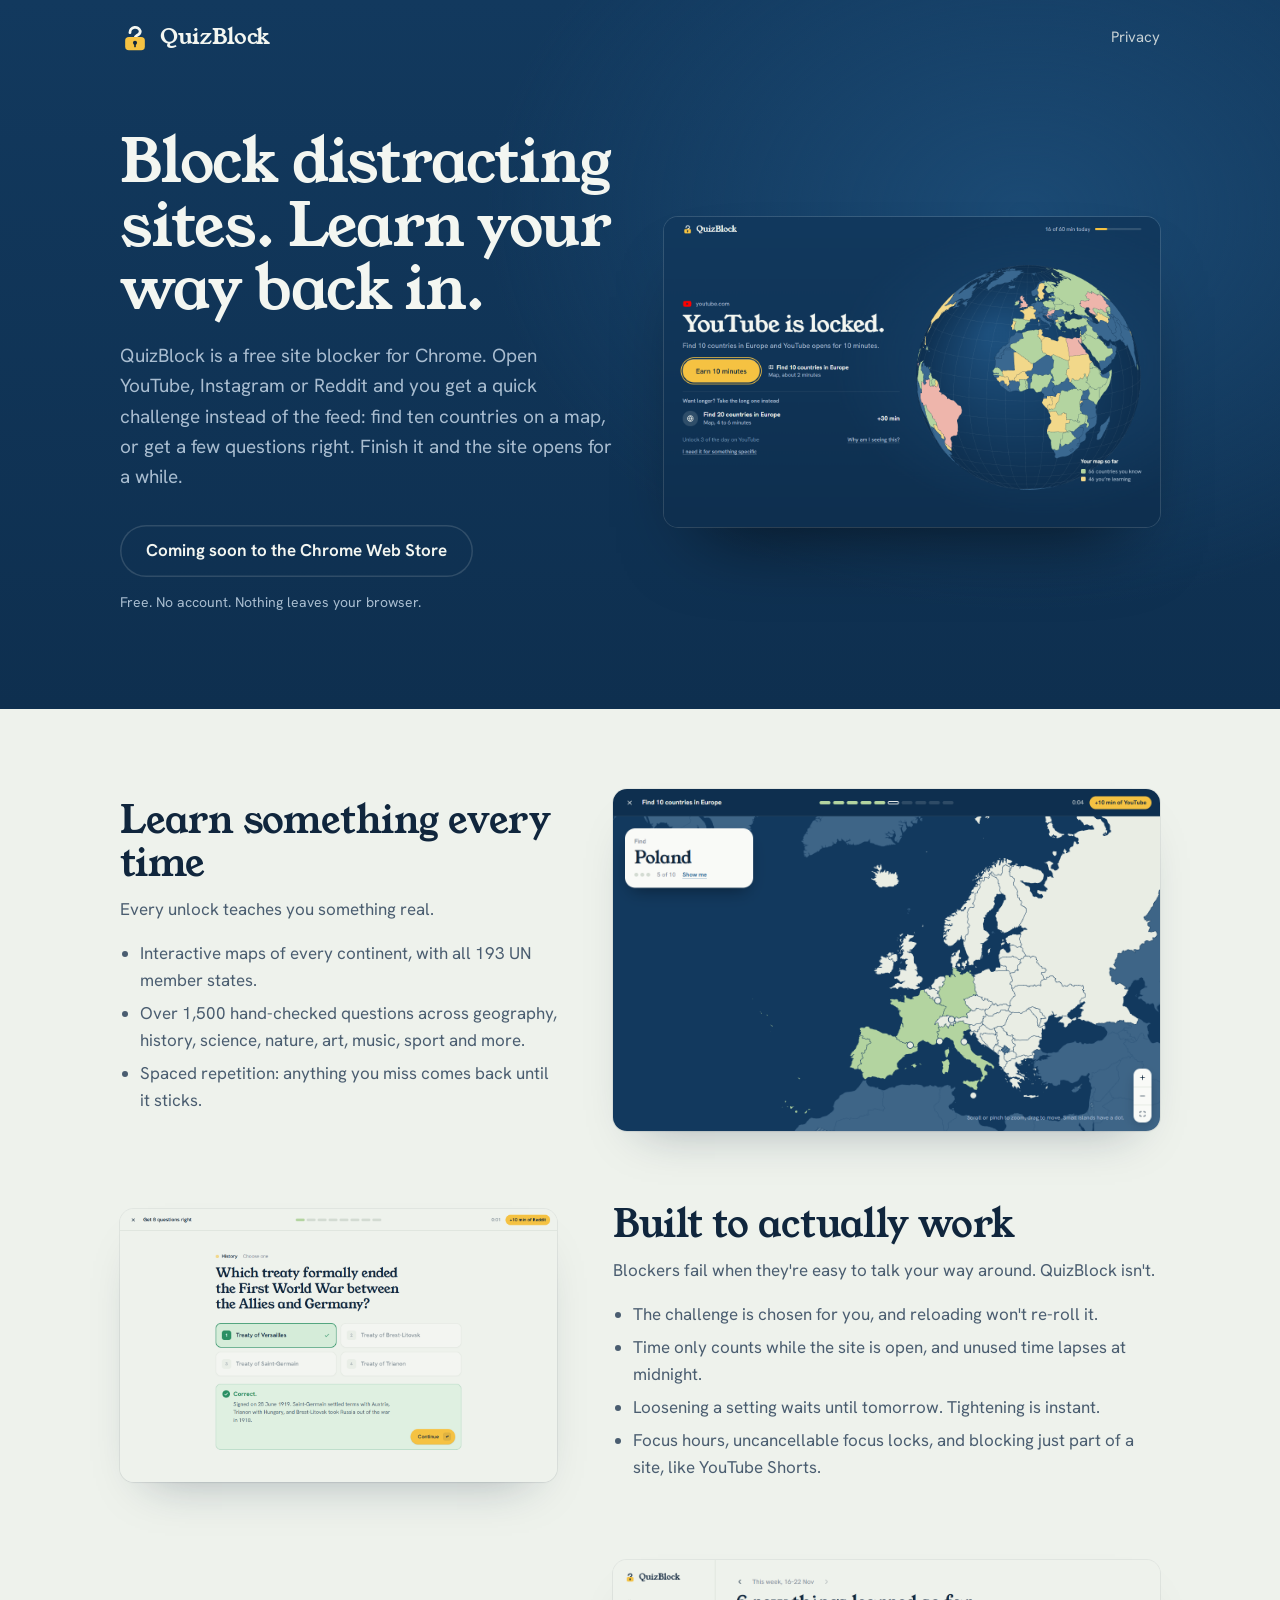
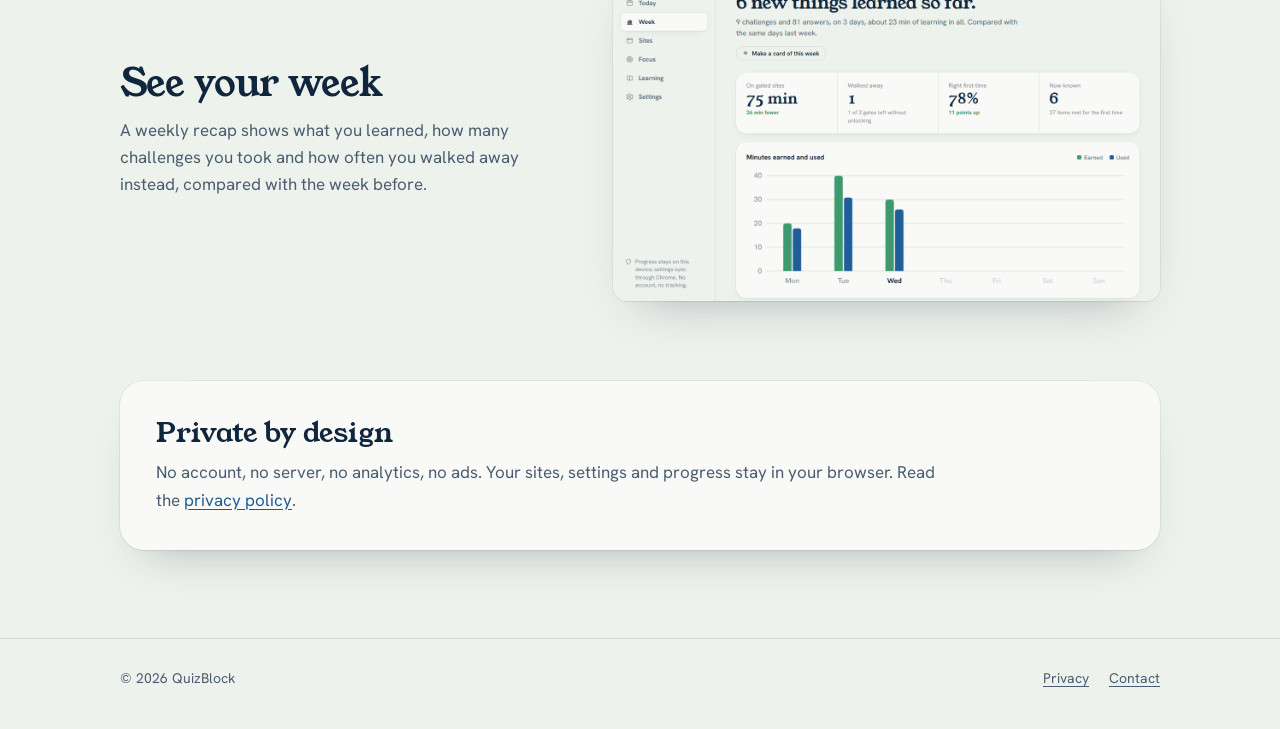
==== index.html @ a1161b98 "Publish QuizBlock website: homepage, privacy policy, uninstall page" ====
<!doctype html>
<html lang="en">
<head>
  <meta charset="utf-8">
  <meta name="viewport" content="width=device-width, initial-scale=1">
  <title>QuizBlock: the site blocker that makes you learn</title>
  <meta name="description" content="QuizBlock is a free site blocker for Chrome. Block distracting websites; to get in, answer a quick quiz or find countries on a map, and learn something every time.">
  <link rel="icon" href="img/favicon-32.png">
  <link rel="stylesheet" href="style.css">
  <meta property="og:title" content="QuizBlock: Site Blocker – Block Websites, Learn to Unlock">
  <meta property="og:description" content="Block distracting sites. Learn your way back in.">
  <meta property="og:image" content="https://victorz-29.github.io/quizblock-site/img/og.png">
  <meta property="og:url" content="https://victorz-29.github.io/quizblock-site/">
  <meta name="twitter:card" content="summary_large_image">
</head>
<body>
  <div class="stage">
    <div class="wrap">
      <header class="bar">
        <a class="brand" href="./">
          <svg viewBox="0 0 32 32" aria-hidden="true"><path d="M10.6 11.4A5.6 5.6 0 0 1 21.6 9.8c0 2.9-2 3.9-3.6 4.7c-1.2.6-2 1.4-2 3" fill="none" stroke="currentColor" stroke-width="3" stroke-linecap="round" stroke-linejoin="round"/><rect x="5.5" y="16" width="21" height="14" rx="4" fill="#f5c242"/><circle cx="16" cy="22.2" r="2.2" fill="#10263d"/><path d="M16 23v3" stroke="#10263d" stroke-width="1.8" stroke-linecap="round"/></svg>
          QuizBlock
        </a>
        <nav><a href="privacy.html">Privacy</a></nav>
      </header>

      <section class="hero">
        <div>
          <h1>Block distracting sites. Learn your way back in.</h1>
          <p>QuizBlock is a free site blocker for Chrome. Open YouTube, Instagram or Reddit and you get a quick challenge instead of the feed: find ten countries on a map, or get a few questions right. Finish it and the site opens for a while.</p>
          <div class="cta">
            <!-- When the listing is live: replace this span with
                 <a class="btn" href="https://chromewebstore.google.com/detail/…">Add to Chrome, it's free</a> -->
            <span class="btn" aria-disabled="true">Coming soon to the Chrome Web Store</span>
            <small>Free. No account. Nothing leaves your browser.</small>
          </div>
        </div>
        <div class="shot"><img src="img/1-gate.png" width="1280" height="800" alt="QuizBlock's gate: “YouTube is locked. Find 10 countries in Europe and YouTube opens for 10 minutes.” next to a globe coloured in with the countries you know."></div>
      </section>
    </div>
  </div>

  <main class="wrap">
    <section class="features">
      <div class="feature">
        <div>
          <h2>Learn something every time</h2>
          <p>Every unlock teaches you something real.</p>
          <ul>
            <li>Interactive maps of every continent, with all 193 UN member states.</li>
            <li>Over 1,500 hand-checked questions across geography, history, science, nature, art, music, sport and more.</li>
            <li>Spaced repetition: anything you miss comes back until it sticks.</li>
          </ul>
        </div>
        <div class="shot"><img src="img/2-map.png" width="1280" height="800" alt="A map challenge: find a country on a map of Europe." loading="lazy"></div>
      </div>

      <div class="feature">
        <div>
          <h2>Built to actually work</h2>
          <p>Blockers fail when they're easy to talk your way around. QuizBlock isn't.</p>
          <ul>
            <li>The challenge is chosen for you, and reloading won't re-roll it.</li>
            <li>Time only counts while the site is open, and unused time lapses at midnight.</li>
            <li>Loosening a setting waits until tomorrow. Tightening is instant.</li>
            <li>Focus hours, uncancellable focus locks, and blocking just part of a site, like YouTube Shorts.</li>
          </ul>
        </div>
        <div class="shot"><img src="img/3-quiz.png" width="1280" height="800" alt="A quiz question, just answered, with a fact about the answer." loading="lazy"></div>
      </div>

      <div class="feature">
        <div>
          <h2>See your week</h2>
          <p>A weekly recap shows what you learned, how many challenges you took and how often you walked away instead, compared with the week before.</p>
        </div>
        <div class="shot"><img src="img/4-week.png" width="1280" height="800" alt="The weekly recap in QuizBlock's dashboard." loading="lazy"></div>
      </div>
    </section>

    <section class="promise">
      <h2>Private by design</h2>
      <p>No account, no server, no analytics, no ads. Your sites, settings and progress stay in your browser. Read the <a href="privacy.html">privacy policy</a>.</p>
    </section>
  </main>

  <footer class="foot">
    <div class="wrap">
      <span>© 2026 QuizBlock</span>
      <nav><a href="privacy.html">Privacy</a><a href="https://github.com/VictorZ-29/quizblock-site/issues">Contact</a></nav>
    </div>
  </footer>
</body>
</html>
---- style.css ----
/* QuizBlock website. Static: no scripts, cookies or analytics. Atlas Plate tokens
   mirror extension/src/styles/tokens.css. */

@font-face { font-family: 'Young Serif'; src: url('fonts/young-serif.woff2') format('woff2'); font-weight: 400; font-display: swap; }
@font-face { font-family: 'Hanken Grotesk'; src: url('fonts/hanken-grotesk.woff2') format('woff2'); font-weight: 100 900; font-display: swap; }

:root {
  --stage: #12395e;
  --stage-2: #0e2f4f;
  --stage-raised: #1b4a74;
  --stage-ink: #f3f6f1;
  --stage-muted: #a9bdd0;
  --stage-line: rgb(243 246 241 / 0.14);

  --bg: #eef2ec;
  --surface: #f9faf7;
  --ink: #10263d;
  --muted: #4a5d70;
  --line: #d3dbd2;
  --link: #1d5c93;
  --accent: #f5c242;
  --on-accent: #10263d;

  --serif: 'Young Serif', 'Iowan Old Style', Georgia, serif;
  --sans: 'Hanken Grotesk', 'Segoe UI', system-ui, sans-serif;
  --raise: 0 0 0 1px rgb(16 38 61 / 0.06), 0 1px 2px rgb(16 38 61 / 0.04), 0 24px 48px -28px rgb(16 38 61 / 0.35);
  color-scheme: light;
}

@media (prefers-color-scheme: dark) {
  :root {
    --bg: #0c2136;
    --surface: #102a44;
    --ink: #eef2ec;
    --muted: #a9bdd0;
    --line: rgb(243 246 241 / 0.12);
    --link: #f5c242;
    --raise: 0 0 0 1px rgb(243 246 241 / 0.08), 0 24px 48px -28px rgb(0 0 0 / 0.6);
    color-scheme: dark;
  }
}

* { box-sizing: border-box; }
html { -webkit-text-size-adjust: 100%; }
body { margin: 0; background: var(--bg); color: var(--ink); font: 17px/1.6 var(--sans); }
img { max-width: 100%; height: auto; display: block; }
a { color: var(--link); text-underline-offset: 0.18em; }
code { font-size: 0.9em; padding: 0.1em 0.35em; border-radius: 6px; background: color-mix(in srgb, var(--ink) 7%, transparent); }

.wrap { width: 100%; max-width: 1080px; margin: 0 auto; padding: 0 20px; }

/* Header */
.bar { display: flex; align-items: center; justify-content: space-between; gap: 16px; padding: 22px 0; }
.brand { display: inline-flex; align-items: center; gap: 10px; color: inherit; text-decoration: none; font: 400 22px/1 var(--serif); letter-spacing: -0.015em; }
.brand svg { width: 30px; height: 30px; flex: none; }
.bar nav { display: flex; gap: 20px; font-size: 15px; }
.bar nav a { color: inherit; opacity: 0.8; text-decoration: none; }
.bar nav a:hover { opacity: 1; text-decoration: underline; }

/* Hero (atlas blue) */
.stage { background: radial-gradient(ellipse 60% 80% at 80% 30%, var(--stage-raised), transparent 70%), linear-gradient(180deg, var(--stage), var(--stage-2)); color: var(--stage-ink); }
.stage a { color: var(--accent); }
.stage .brand, .stage .bar nav a { color: var(--stage-ink); }
.hero { display: grid; gap: 48px; padding: 40px 0 72px; }
.hero h1 { margin: 0; font: 400 clamp(38px, 5.2vw, 60px)/1.06 var(--serif); letter-spacing: -0.02em; text-wrap: balance; }
.hero p { margin: 20px 0 0; max-width: 34em; color: var(--stage-muted); font-size: clamp(17px, 2vw, 19px); }
.cta { display: flex; flex-wrap: wrap; align-items: center; gap: 14px 20px; margin-top: 32px; }
.btn { white-space: nowrap; display: inline-flex; align-items: center; gap: 10px; min-height: 52px; padding: 0 26px; border-radius: 999px; background: var(--accent); color: var(--on-accent); font-weight: 650; text-decoration: none; }
.btn:hover { background: #ffd15c; }
.btn[aria-disabled='true'] { background: transparent; color: var(--stage-ink); box-shadow: inset 0 0 0 1.5px var(--stage-line); cursor: default; }
.cta small { color: var(--stage-muted); font-size: 14px; }
.shot { border-radius: 14px; overflow: hidden; box-shadow: 0 0 0 1px var(--stage-line), 0 40px 80px -40px rgb(0 0 0 / 0.7); }
@media (max-width: 420px) { .btn { padding: 0 20px; font-size: 15px; } }
@media (min-width: 900px) {
  .hero { grid-template-columns: 1fr 1fr; align-items: center; padding: 56px 0 96px; }
}

/* Features */
.features { padding: 80px 0 40px; display: grid; gap: 72px; }
.feature { display: grid; gap: 28px; align-items: center; }
.feature h2 { margin: 0 0 12px; font: 400 clamp(28px, 3.6vw, 38px)/1.12 var(--serif); letter-spacing: -0.015em; }
.feature p { margin: 0; color: var(--muted); }
.feature ul { margin: 16px 0 0; padding-left: 20px; color: var(--muted); }
.feature li { margin: 6px 0; }
.feature .shot { box-shadow: var(--raise); }
@media (min-width: 900px) {
  .feature { grid-template-columns: 1fr 1.25fr; gap: 56px; }
  .feature:nth-child(even) > :first-child { order: 2; }
}

.promise { margin: 40px 0 88px; padding: 36px; border-radius: 24px; background: var(--surface); box-shadow: var(--raise); }
.promise h2 { margin: 0 0 10px; font: 400 28px/1.15 var(--serif); }
.promise p { margin: 0; color: var(--muted); max-width: 46em; }

/* Long-form pages (privacy) */
.doc { max-width: 760px; padding: 24px 20px 80px; }
.doc h1 { margin: 24px 0 6px; font: 400 clamp(34px, 5vw, 48px)/1.1 var(--serif); letter-spacing: -0.02em; }
.doc h2 { margin: 44px 0 10px; font: 400 26px/1.2 var(--serif); }
.doc p, .doc li { color: var(--muted); }
.doc strong { color: var(--ink); }
.doc .table { overflow-x: auto; margin: 16px 0; border-radius: 14px; box-shadow: var(--raise); background: var(--surface); }
.doc table { width: 100%; border-collapse: collapse; font-size: 15px; }
.doc th, .doc td { padding: 12px 14px; text-align: left; vertical-align: top; border-bottom: 1px solid var(--line); }
.doc th { color: var(--ink); font-weight: 650; }
.doc tr:last-child td { border-bottom: 0; }

/* Footer */
.foot { border-top: 1px solid var(--line); padding: 28px 0 40px; font-size: 14px; color: var(--muted); }
.foot .wrap { display: flex; flex-wrap: wrap; gap: 12px 24px; justify-content: space-between; }
.foot nav { display: flex; gap: 20px; }
.foot a { color: inherit; }
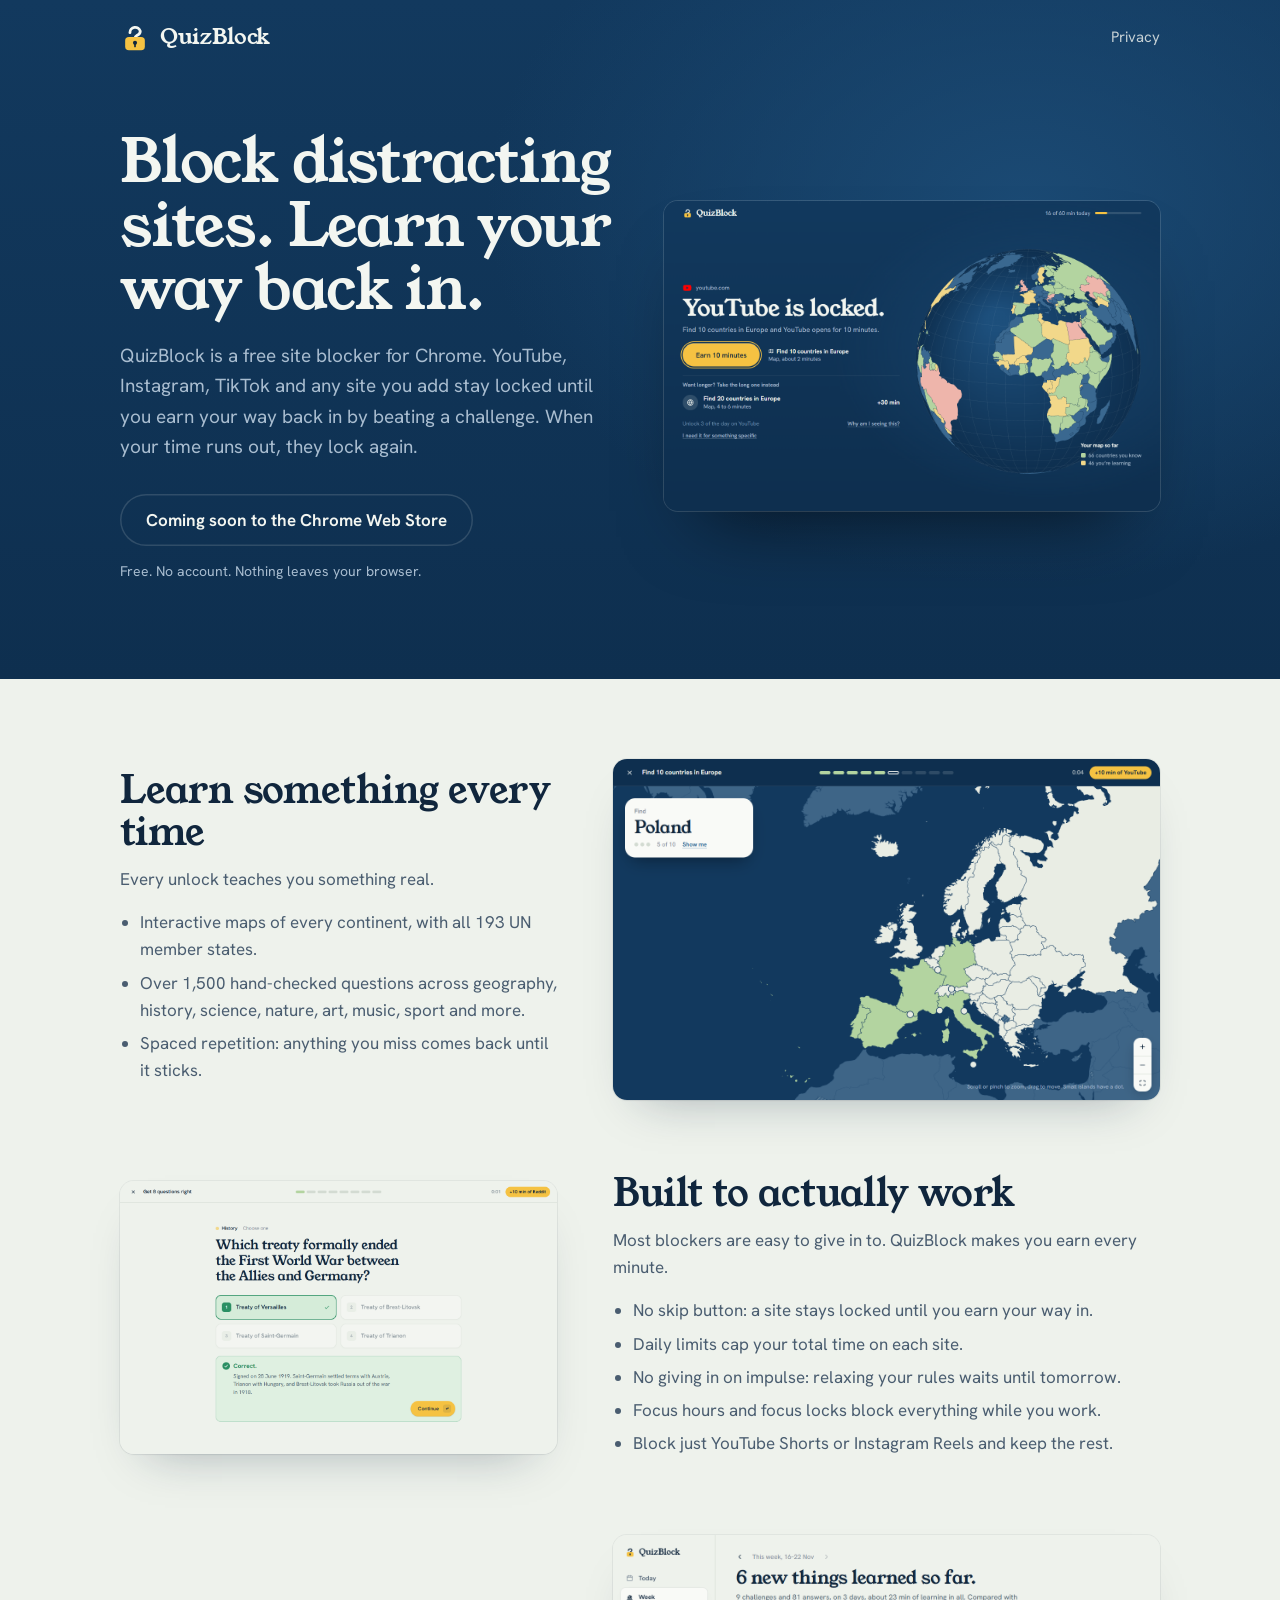
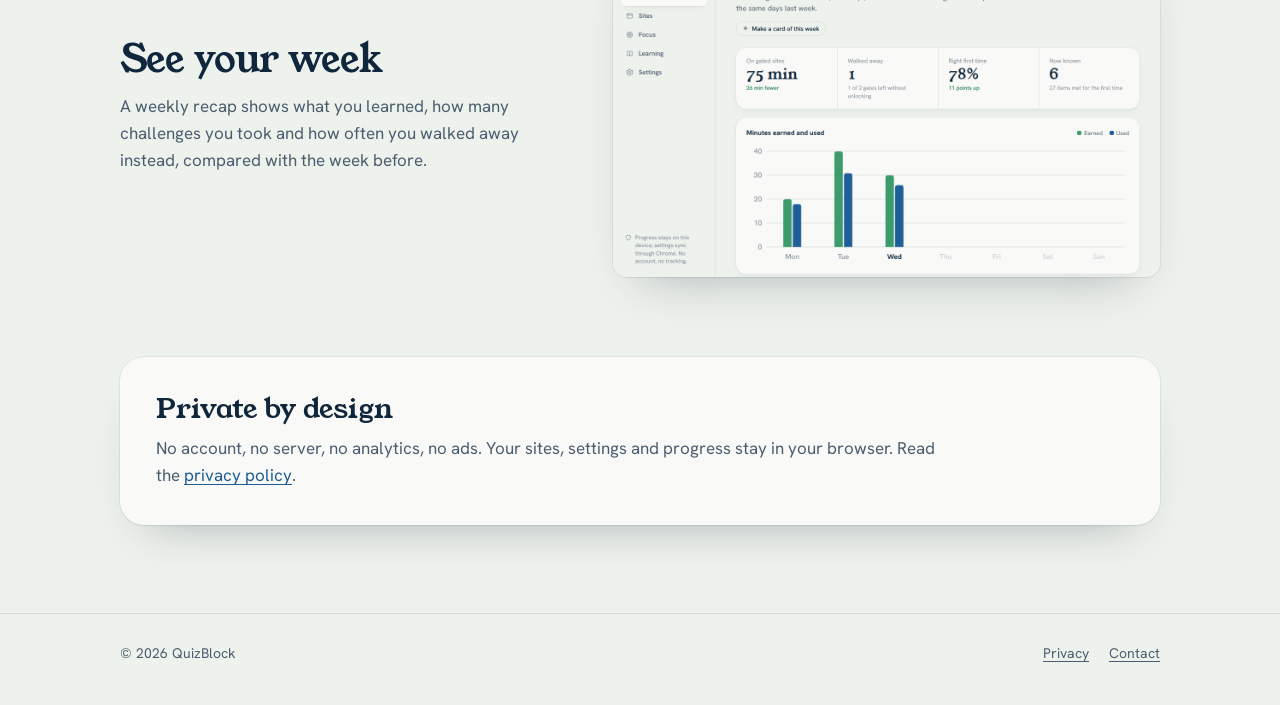
==== commit 0b4caf0a: "Sharper, outcome-focused copy" ====
--- a/index.html
+++ b/index.html
@@ -4,13 +4,13 @@
   <meta charset="utf-8">
   <meta name="viewport" content="width=device-width, initial-scale=1">
   <title>QuizBlock: the site blocker that makes you learn</title>
-  <meta name="description" content="QuizBlock is a free site blocker for Chrome. Block distracting websites; to get in, answer a quick quiz or find countries on a map, and learn something every time.">
+  <meta name="description" content="QuizBlock is a free site blocker for Chrome. Distracting sites stay locked until you earn your way back in, and you learn as you go.">
   <link rel="icon" href="img/favicon-32.png">
   <link rel="stylesheet" href="style.css">
   <meta property="og:title" content="QuizBlock: Site Blocker – Block Websites, Learn to Unlock">
   <meta property="og:description" content="Block distracting sites. Learn your way back in.">
-  <meta property="og:image" content="https://victorz-29.github.io/quizblock-site/img/og.png">
-  <meta property="og:url" content="https://victorz-29.github.io/quizblock-site/">
+  <meta property="og:image" content="https://victordjol.github.io/quizblock-site/img/og.png">
+  <meta property="og:url" content="https://victordjol.github.io/quizblock-site/">
   <meta name="twitter:card" content="summary_large_image">
 </head>
 <body>
@@ -27,7 +27,7 @@
       <section class="hero">
         <div>
           <h1>Block distracting sites. Learn your way back in.</h1>
-          <p>QuizBlock is a free site blocker for Chrome. Open YouTube, Instagram or Reddit and you get a quick challenge instead of the feed: find ten countries on a map, or get a few questions right. Finish it and the site opens for a while.</p>
+          <p>QuizBlock is a free site blocker for Chrome. YouTube, Instagram, TikTok and any site you add stay locked until you earn your way back in by beating a challenge. When your time runs out, they lock again.</p>
           <div class="cta">
             <!-- When the listing is live: replace this span with
                  <a class="btn" href="https://chromewebstore.google.com/detail/…">Add to Chrome, it's free</a> -->
@@ -58,12 +58,13 @@
       <div class="feature">
         <div>
           <h2>Built to actually work</h2>
-          <p>Blockers fail when they're easy to talk your way around. QuizBlock isn't.</p>
+          <p>Most blockers are easy to give in to. QuizBlock makes you earn every minute.</p>
           <ul>
-            <li>The challenge is chosen for you, and reloading won't re-roll it.</li>
-            <li>Time only counts while the site is open, and unused time lapses at midnight.</li>
-            <li>Loosening a setting waits until tomorrow. Tightening is instant.</li>
-            <li>Focus hours, uncancellable focus locks, and blocking just part of a site, like YouTube Shorts.</li>
+            <li>No skip button: a site stays locked until you earn your way in.</li>
+            <li>Daily limits cap your total time on each site.</li>
+            <li>No giving in on impulse: relaxing your rules waits until tomorrow.</li>
+            <li>Focus hours and focus locks block everything while you work.</li>
+            <li>Block just YouTube Shorts or Instagram Reels and keep the rest.</li>
           </ul>
         </div>
         <div class="shot"><img src="img/3-quiz.png" width="1280" height="800" alt="A quiz question, just answered, with a fact about the answer." loading="lazy"></div>
@@ -87,7 +88,7 @@
   <footer class="foot">
     <div class="wrap">
       <span>© 2026 QuizBlock</span>
-      <nav><a href="privacy.html">Privacy</a><a href="https://github.com/VictorZ-29/quizblock-site/issues">Contact</a></nav>
+      <nav><a href="privacy.html">Privacy</a><a href="mailto:quizblockapp@gmail.com">Contact</a></nav>
     </div>
   </footer>
 </body>
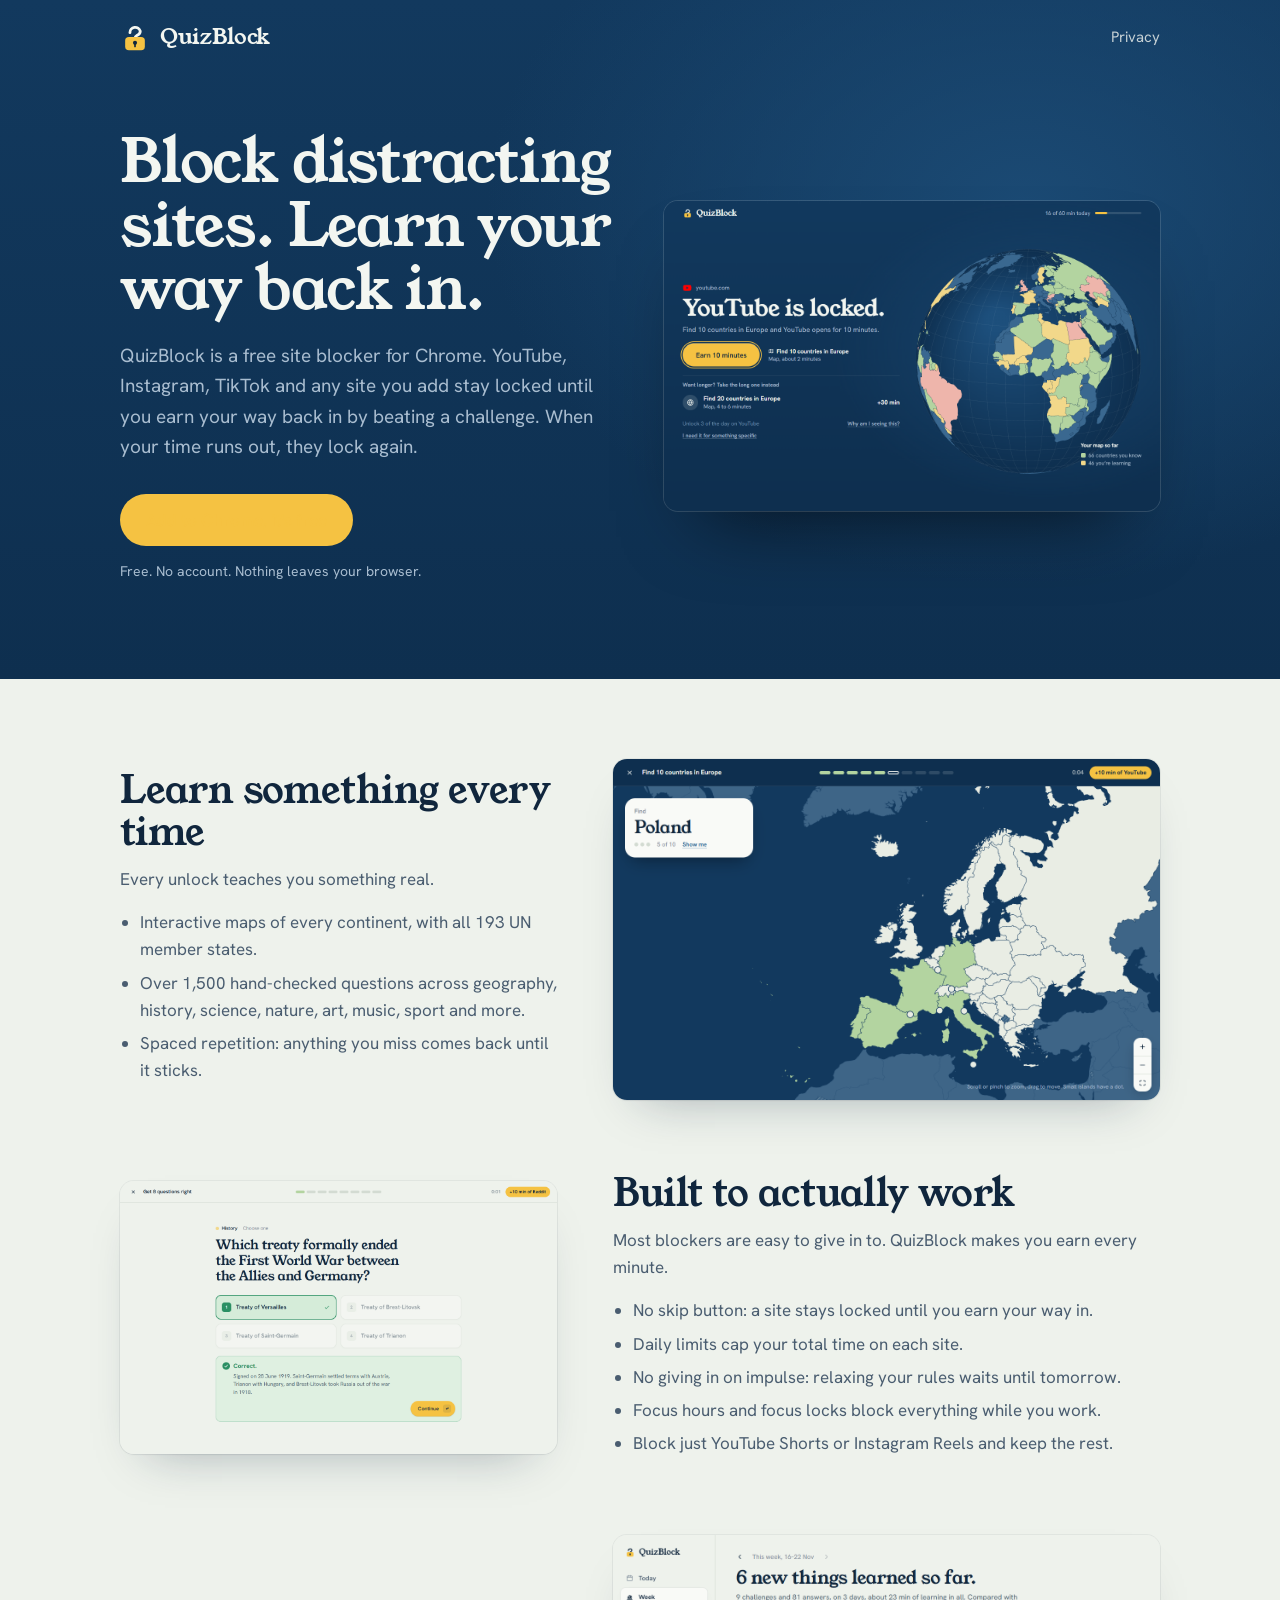
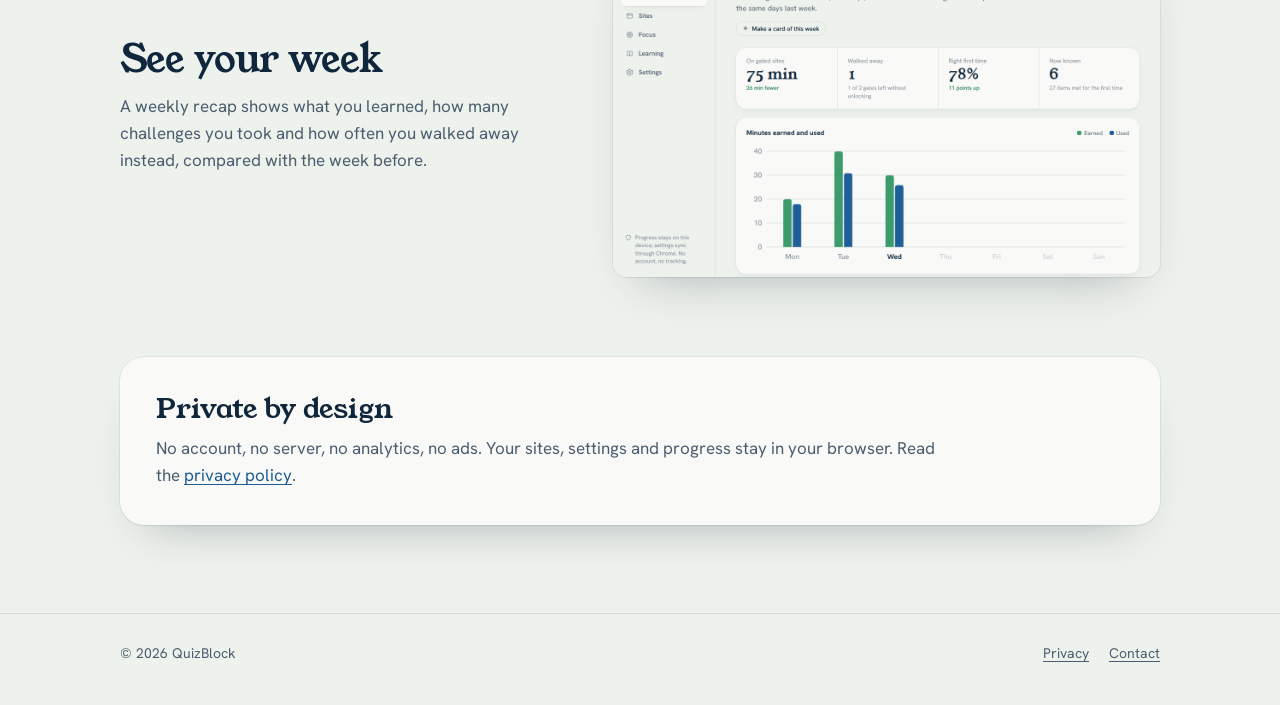
==== commit e0d4fb8f: "Link the Chrome Web Store listing" ====
--- a/index.html
+++ b/index.html
@@ -29,9 +29,7 @@
           <h1>Block distracting sites. Learn your way back in.</h1>
           <p>QuizBlock is a free site blocker for Chrome. YouTube, Instagram, TikTok and any site you add stay locked until you earn your way back in by beating a challenge. When your time runs out, they lock again.</p>
           <div class="cta">
-            <!-- When the listing is live: replace this span with
-                 <a class="btn" href="https://chromewebstore.google.com/detail/…">Add to Chrome, it's free</a> -->
-            <span class="btn" aria-disabled="true">Coming soon to the Chrome Web Store</span>
+            <a class="btn" href="https://chromewebstore.google.com/detail/oofmikofalgdplpjlmeccbejhmijgfdh">Add to Chrome, it's free</a>
             <small>Free. No account. Nothing leaves your browser.</small>
           </div>
         </div>
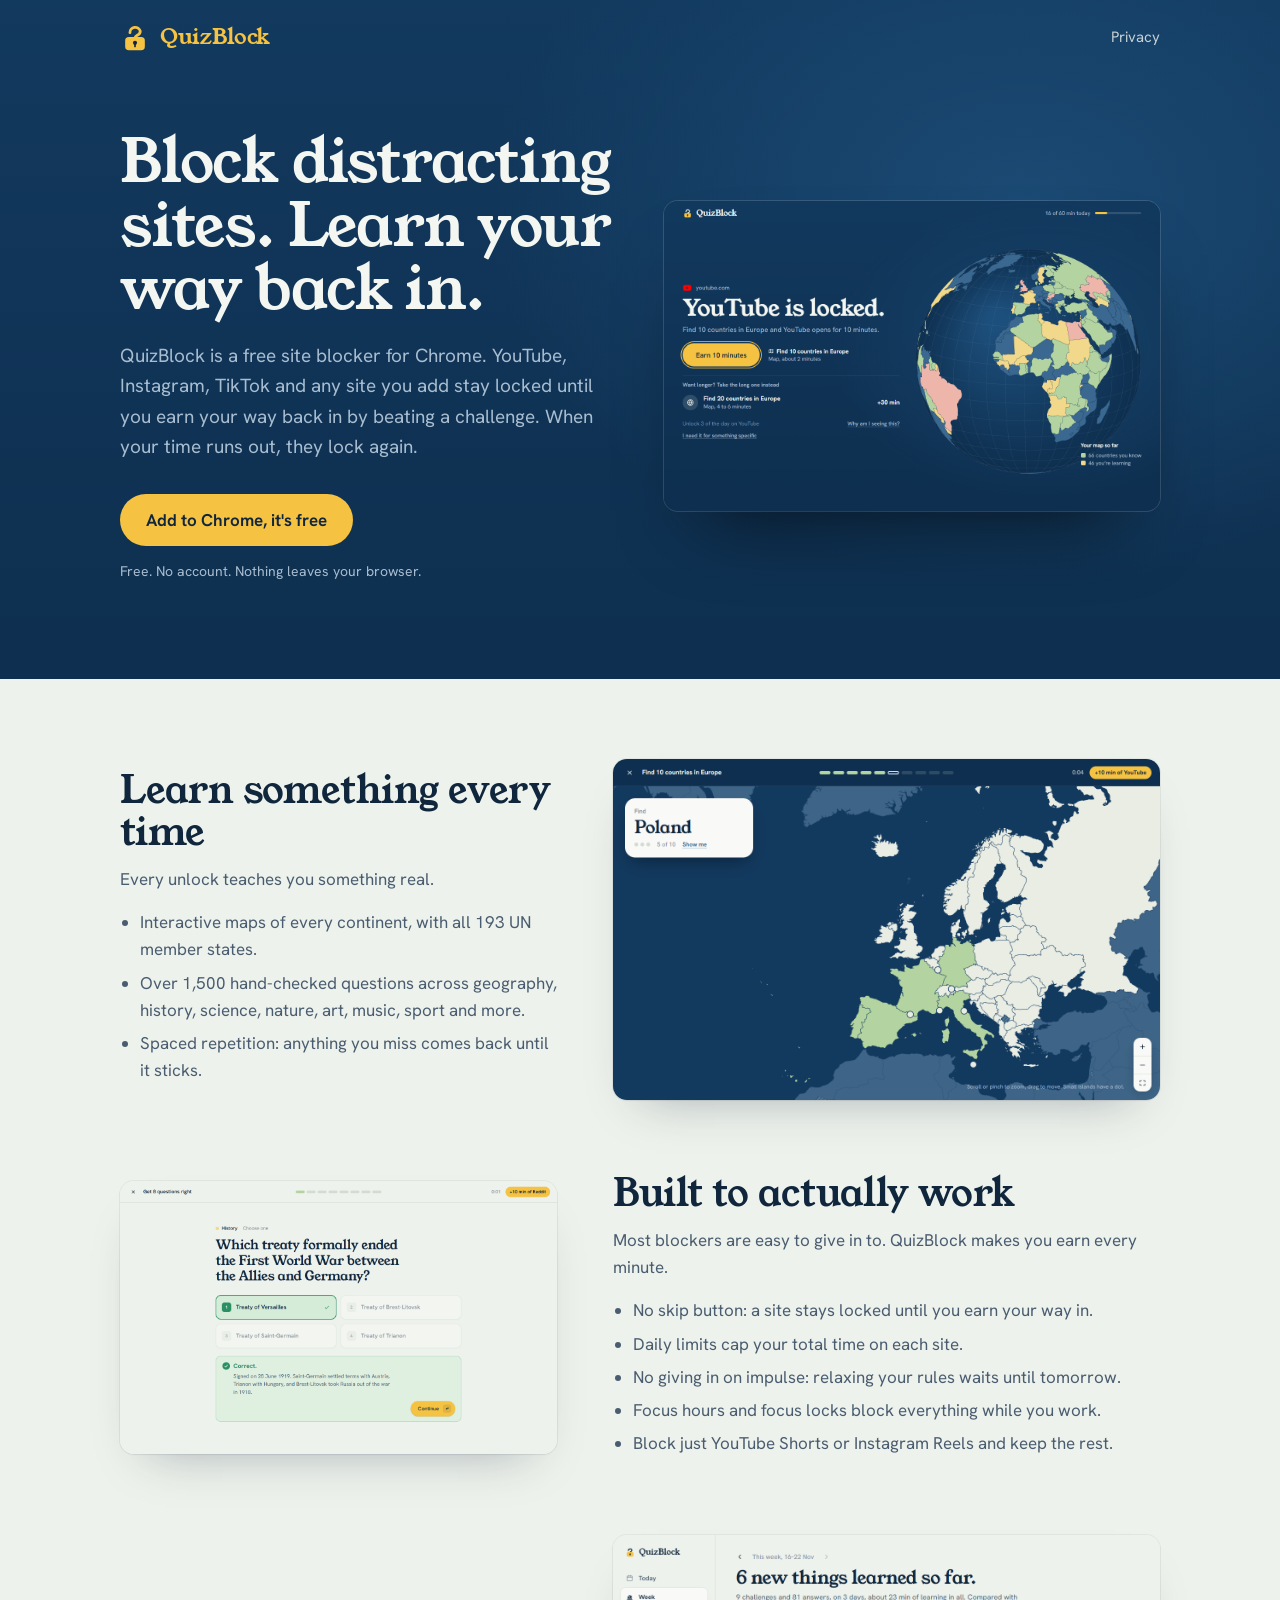
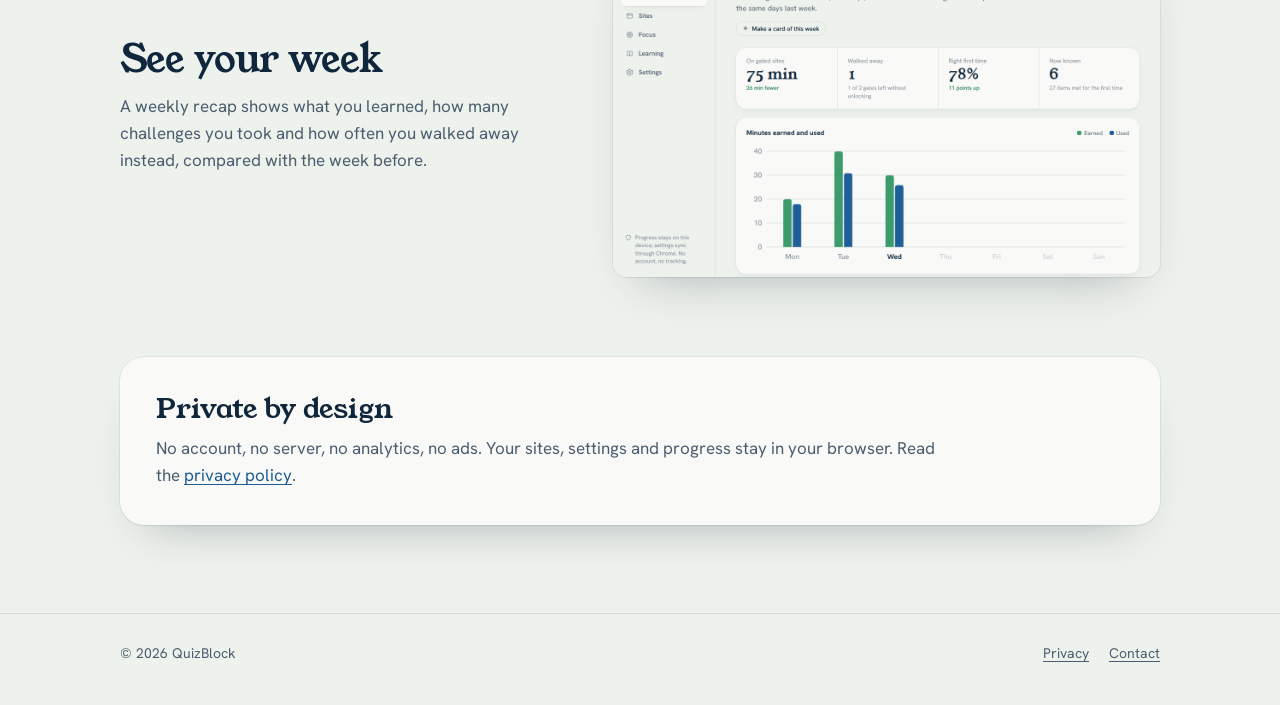
==== commit 278200f5: "Point links at the renamed account (victordjolo)" ====
--- a/index.html
+++ b/index.html
@@ -9,8 +9,8 @@
   <link rel="stylesheet" href="style.css">
   <meta property="og:title" content="QuizBlock: Site Blocker – Block Websites, Learn to Unlock">
   <meta property="og:description" content="Block distracting sites. Learn your way back in.">
-  <meta property="og:image" content="https://victordjol.github.io/quizblock-site/img/og.png">
-  <meta property="og:url" content="https://victordjol.github.io/quizblock-site/">
+  <meta property="og:image" content="https://victordjolo.github.io/quizblock-site/img/og.png">
+  <meta property="og:url" content="https://victordjolo.github.io/quizblock-site/">
   <meta name="twitter:card" content="summary_large_image">
 </head>
 <body>
--- a/style.css
+++ b/style.css
@@ -59,7 +59,7 @@
 
 /* Hero (atlas blue) */
 .stage { background: radial-gradient(ellipse 60% 80% at 80% 30%, var(--stage-raised), transparent 70%), linear-gradient(180deg, var(--stage), var(--stage-2)); color: var(--stage-ink); }
-.stage a { color: var(--accent); }
+.stage a:not(.btn) { color: var(--accent); }
 .stage .brand, .stage .bar nav a { color: var(--stage-ink); }
 .hero { display: grid; gap: 48px; padding: 40px 0 72px; }
 .hero h1 { margin: 0; font: 400 clamp(38px, 5.2vw, 60px)/1.06 var(--serif); letter-spacing: -0.02em; text-wrap: balance; }
